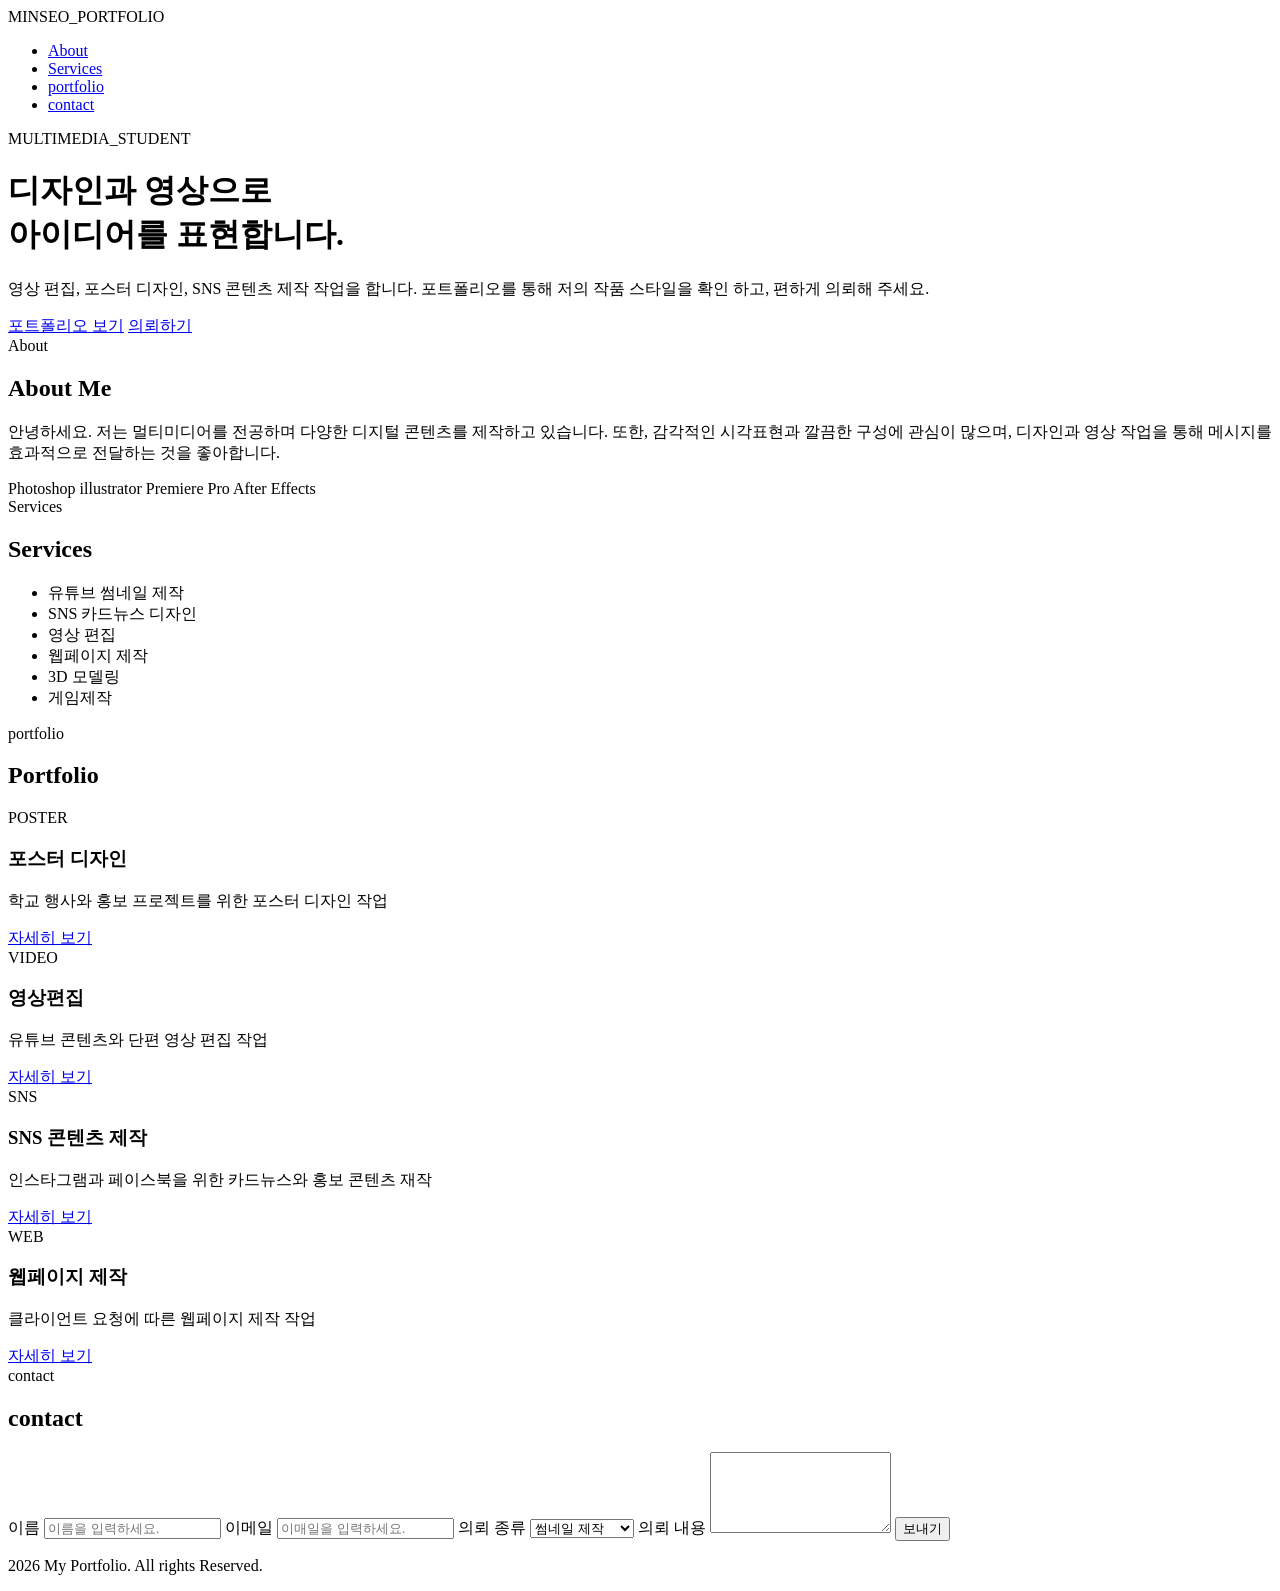
==== index.html @ c22e233c "Add files via upload" ====
<!DOCTYPE html>
<html lang='en'>
<head>
    <meta charset='utf-8'>
    <meta name='viewport' content='width=device-width, initial-scale=1'>
    <title>Minseo_Portfolio</title>
</head>
<body>
    <nav>
    <div>MINSEO_PORTFOLIO</div>
    <ul>
        <li><a href="#">About</a></li>
        <li><a href="#">Services</a></li>
        <li><a href="#">portfolio</a></li>
        <li><a href="#">contact</a></li>
    </ul>
    </nav>
    
    <header>
    <div>
        <p>MULTIMEDIA_STUDENT</p>
        <h1>디자인과 영상으로<br> 아이디어를 표현합니다.</h1>
        <p>영상 편집, 포스터 디자인, SNS 콘텐츠 제작 작업을 합니다. 포트폴리오를 통해 저의 작품 스타일을 확인 하고, 편하게 의뢰해 주세요.</p>

        <div>
            <a href="#">포트폴리오 보기</a>
            <a href="#">의뢰하기</a>
        </div>
    </div>
    </header>

    <section id="About">About
      <h2>About Me</h2>
      <p>안녕하세요. 저는 멀티미디어를 전공하며 다양한 디지털 콘텐츠를 제작하고 있습니다. 
        또한, 감각적인 시각표현과 깔끔한 구성에 관심이 많으며, 
        디자인과 영상 작업을 통해 메시지를 효과적으로 전달하는 것을 좋아합니다.</p>
      
    <div>
        <span>Photoshop</span>
        <span>illustrator</span>
        <span>Premiere Pro</span>
        <span>After Effects</span>
    </div>
    </section>

    <section id="Services">Services
        <h2>Services</h2>
        <ul>
            <li>유튜브 썸네일 제작</li>
            <li>SNS 카드뉴스 디자인</li>
            <li>영상 편집</li>
            <li>웹페이지 제작</li>
            <li>3D 모델링</li>
            <li>게임제작</li>
        </ul>
    </section>

    <section id="portfolio">portfolio
        <h2>Portfolio</h2>

        <div class="portfolio-grid">
            <div class="card">
                 <div>POSTER<div>
                 <h3>포스터 디자인</h3>
                 <p>학교 행사와 홍보 프로젝트를 위한 포스터 디자인 작업</p>
                 <a href="#">자세히 보기</a>
            </div>

            <div class="card">
                <div>VIDEO<div>
                 <h3>영상편집</h3>
                 <p>유튜브 콘텐츠와 단편 영상 편집 작업</p>
                 <a href="#">자세히 보기</a>
            </div>

            <div class="card">
                <div>SNS<div>
                 <h3>SNS 콘텐츠 제작</h3>
                 <p>인스타그램과 페이스북을 위한 카드뉴스와 홍보 콘텐츠 재작</p>
                 <a href="#">자세히 보기</a>
            </div>

            <div class="card">
                <div>WEB<div>
                 <h3>웹페이지 제작</h3>
                 <p>클라이언트 요청에 따른 웹페이지 제작 작업</p>
                 <a href="#">자세히 보기</a>
            </div>
        </div>
    </section>

    <section id="contact">contact
        <h2>contact</h2>
        <form>
            <label for="name">이름</label>
            <input type="text" name="name" placeholder="이름을 입력하세요.">

            <label for="email">이메일</label>
            <input type="email" name="email" placeholder="이매일을 입력하세요.">

            <label for="type">의뢰 종류</label>
            <select name="type">
                <option>썸네일 제작</option>
                <option>포스터 디자인</option>
                <option>영상 편집</option>
                <option>웹페이지 제작</option>
            </select>

            <label>의뢰 내용</label>
            <textarea name="message" placeholder="의뢰할 내용을 입력하세요." rows="5">
            </textarea>

            <input type="submit" value="보내기">
        </form>

    </section>

    <footer>
        <p>2026 My Portfolio. All rights Reserved.</p>
    </footer>

</body>
</html>
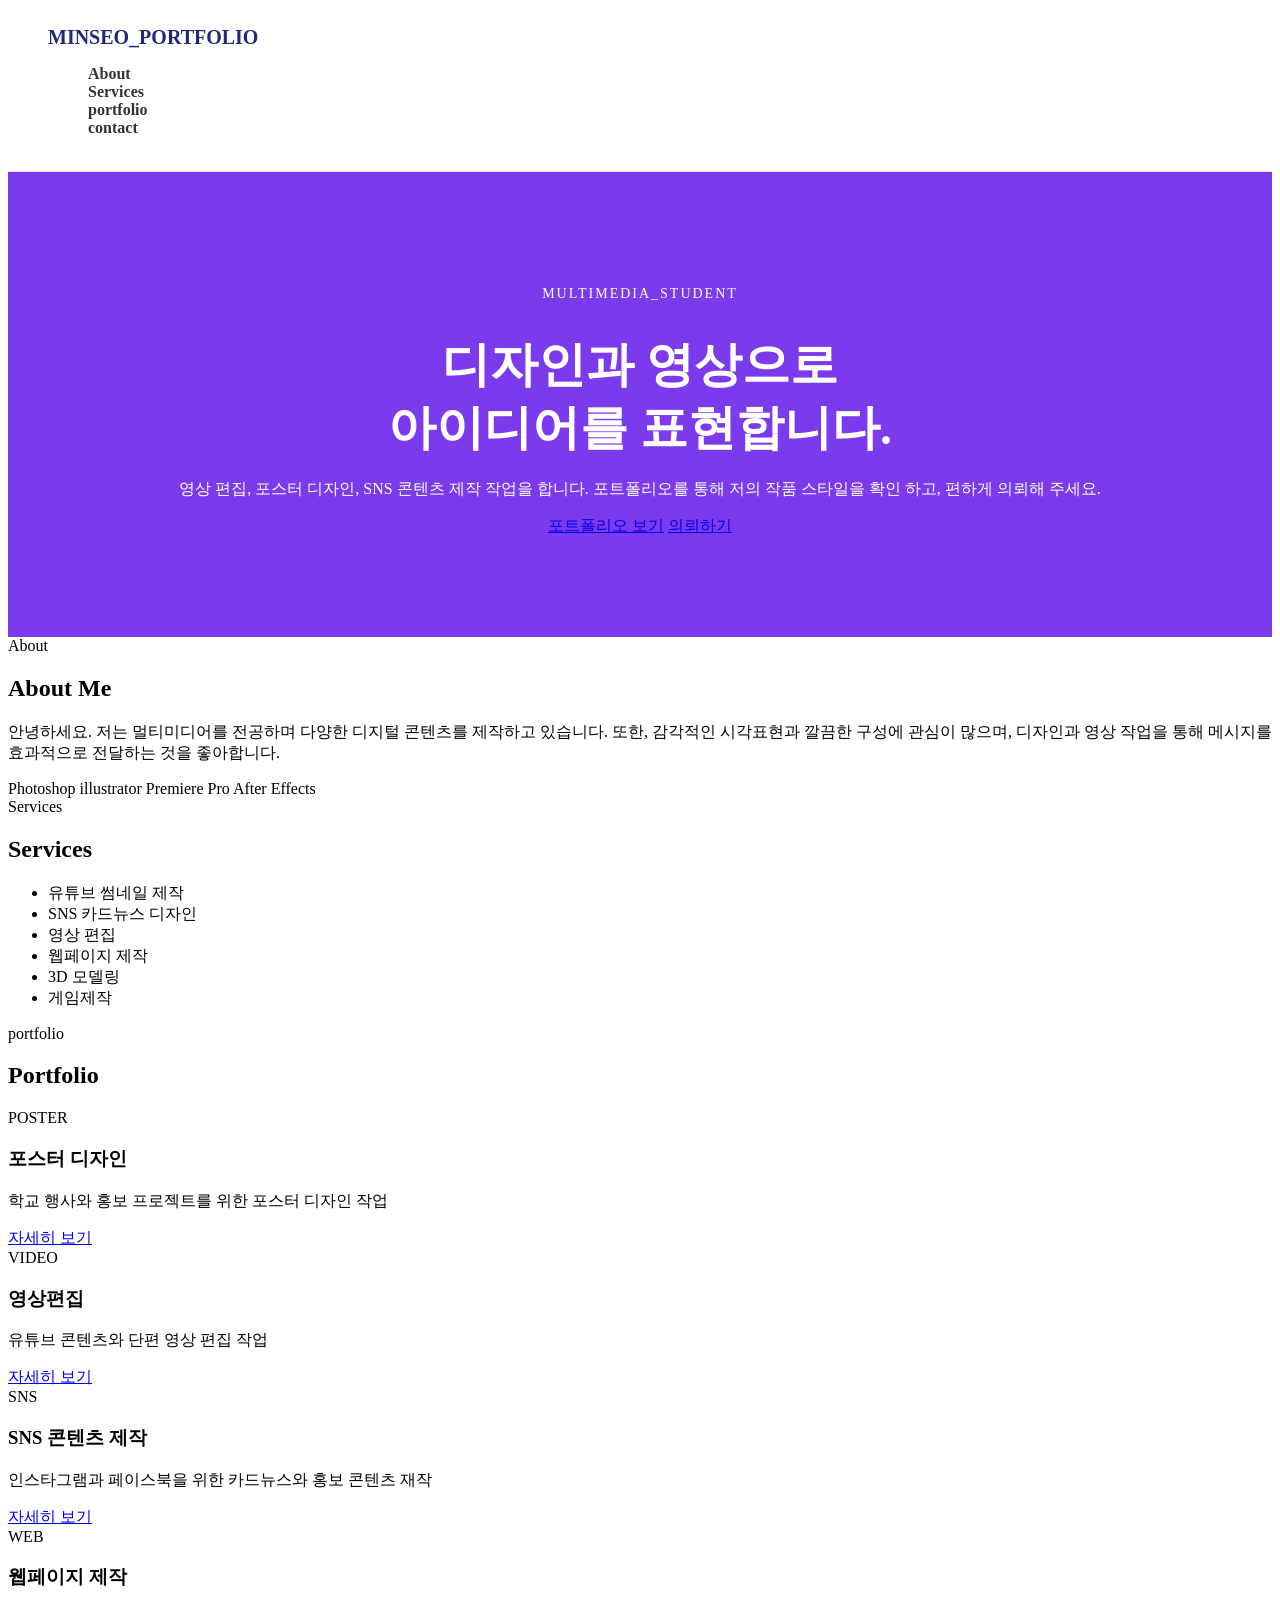
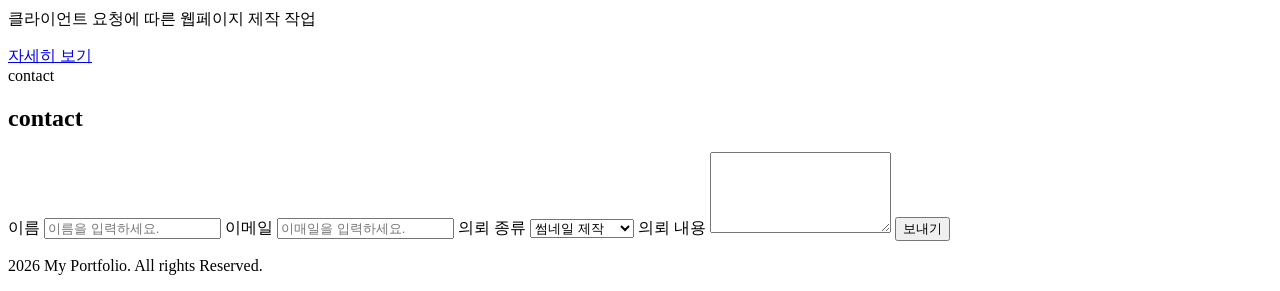
==== commit a95e2781: "Add files via upload" ====
--- a/index.html
+++ b/index.html
@@ -4,10 +4,11 @@
     <meta charset='utf-8'>
     <meta name='viewport' content='width=device-width, initial-scale=1'>
     <title>Minseo_Portfolio</title>
+    <link rel="stylesheet" href="style.css">
 </head>
 <body>
     <nav>
-    <div>MINSEO_PORTFOLIO</div>
+    <div class="logo">MINSEO_PORTFOLIO</div>
     <ul>
         <li><a href="#">About</a></li>
         <li><a href="#">Services</a></li>
@@ -16,13 +17,13 @@
     </ul>
     </nav>
     
-    <header>
-    <div>
-        <p>MULTIMEDIA_STUDENT</p>
+    <header class="hero">
+    <div class="hero-text">
+        <p class="small-title">MULTIMEDIA_STUDENT</p>
         <h1>디자인과 영상으로<br> 아이디어를 표현합니다.</h1>
-        <p>영상 편집, 포스터 디자인, SNS 콘텐츠 제작 작업을 합니다. 포트폴리오를 통해 저의 작품 스타일을 확인 하고, 편하게 의뢰해 주세요.</p>
+        <p class="hero_description">영상 편집, 포스터 디자인, SNS 콘텐츠 제작 작업을 합니다. 포트폴리오를 통해 저의 작품 스타일을 확인 하고, 편하게 의뢰해 주세요.</p>
 
-        <div>
+        <div class="hero-buttons">
             <a href="#">포트폴리오 보기</a>
             <a href="#">의뢰하기</a>
         </div>
--- a/style.css
+++ b/style.css
@@ -0,0 +1,49 @@
+nav {
+    background-color: #ffff;
+    border-bottom:1px solid #e5e7eb;
+    padding: 18px 40px;
+}
+
+nav ul {
+    list-style: none;
+}
+
+nav ul li a {
+    text-decoration: none;
+    color:#333;
+    font-weight: bold;
+}
+
+nav ul li a:hover{
+    color: #7c3aed;
+}
+
+.logo {
+    font-size: 20px;
+    font-weight: bold;
+    color: #1e2a78;
+}
+
+.hero {
+    background-color:#7c3aed ;
+    color: white;
+    padding: 100px 20px;
+    text-align: center;
+}
+
+.small-title{
+    font-size: 14px;
+    letter-spacing: 2px; margin-bottom: 15px;
+}
+
+.hero h1 {
+    font-size: 48px;
+    margin-bottom: 20px;
+    line-height: 1.3;
+}
+
+.hero-description {
+    font-size: 14px;
+    width: 650px;
+    margin: 0 auto 30px auto;
+}
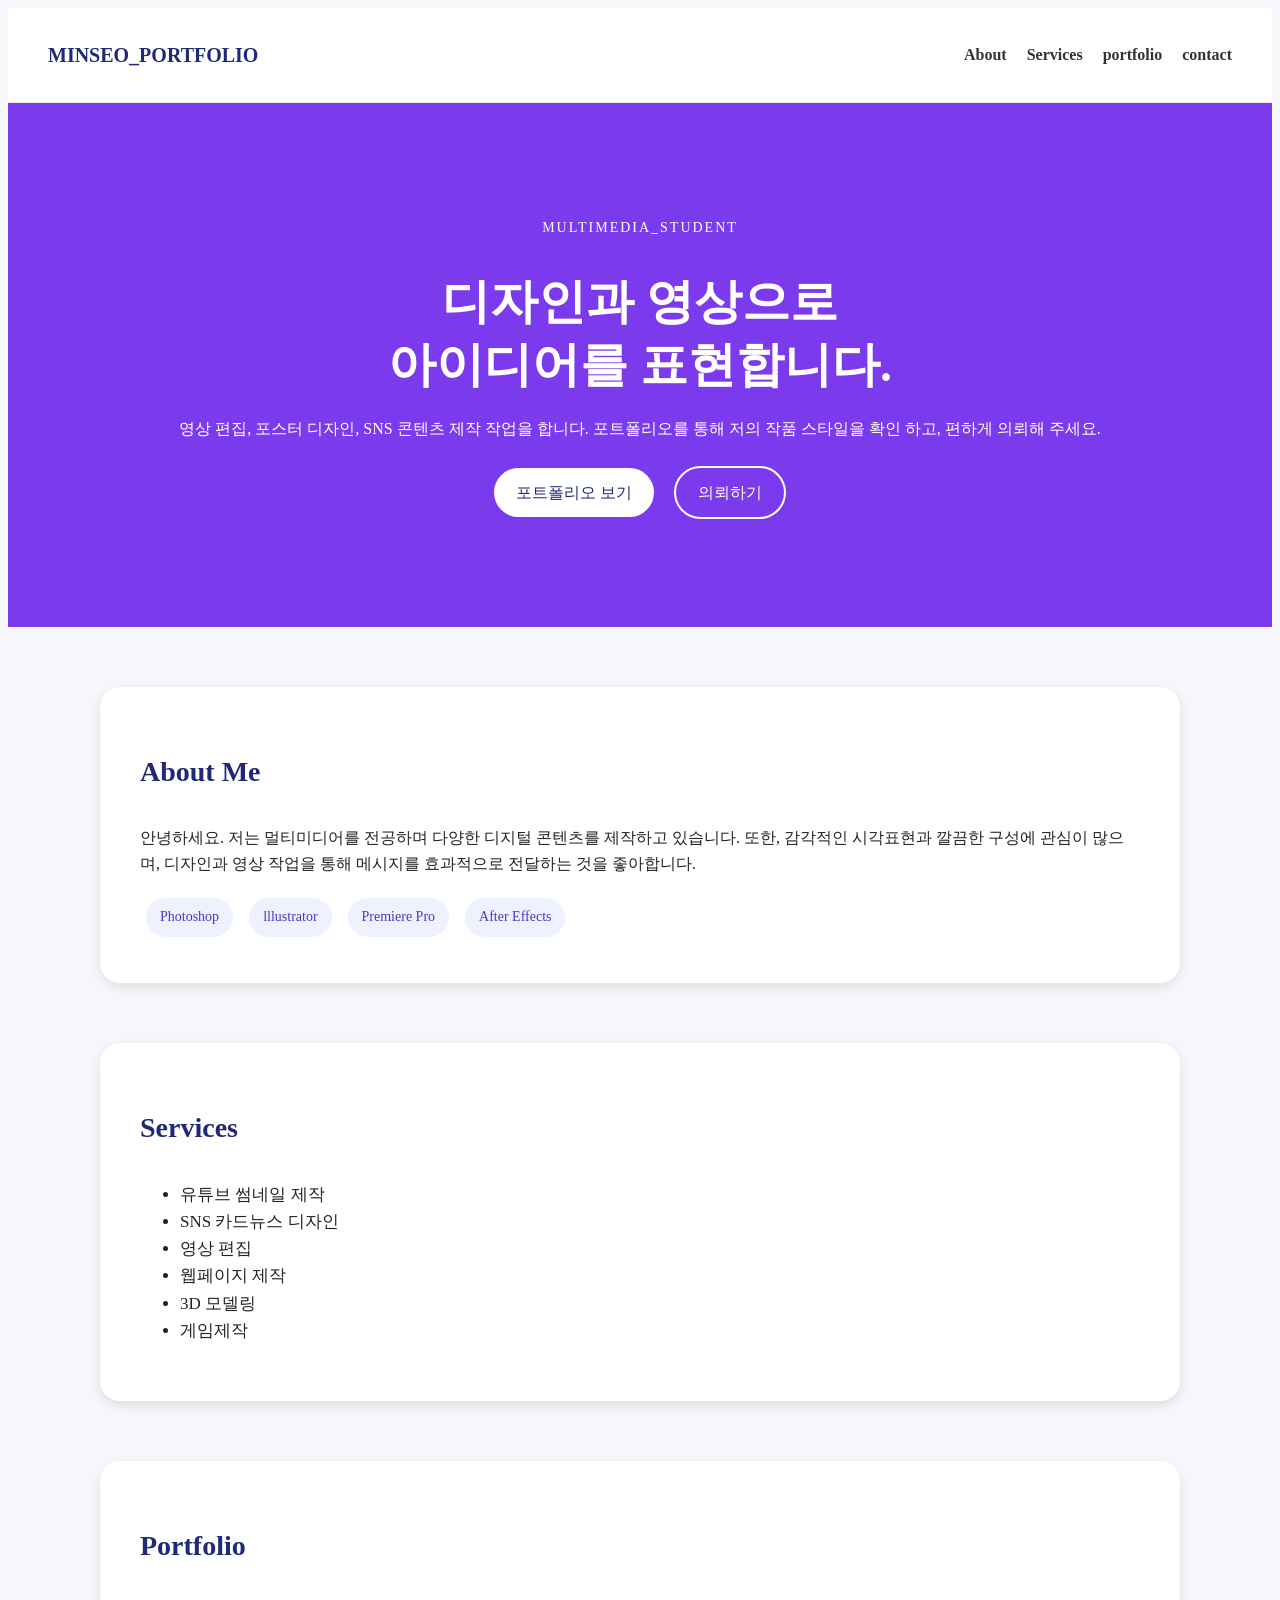
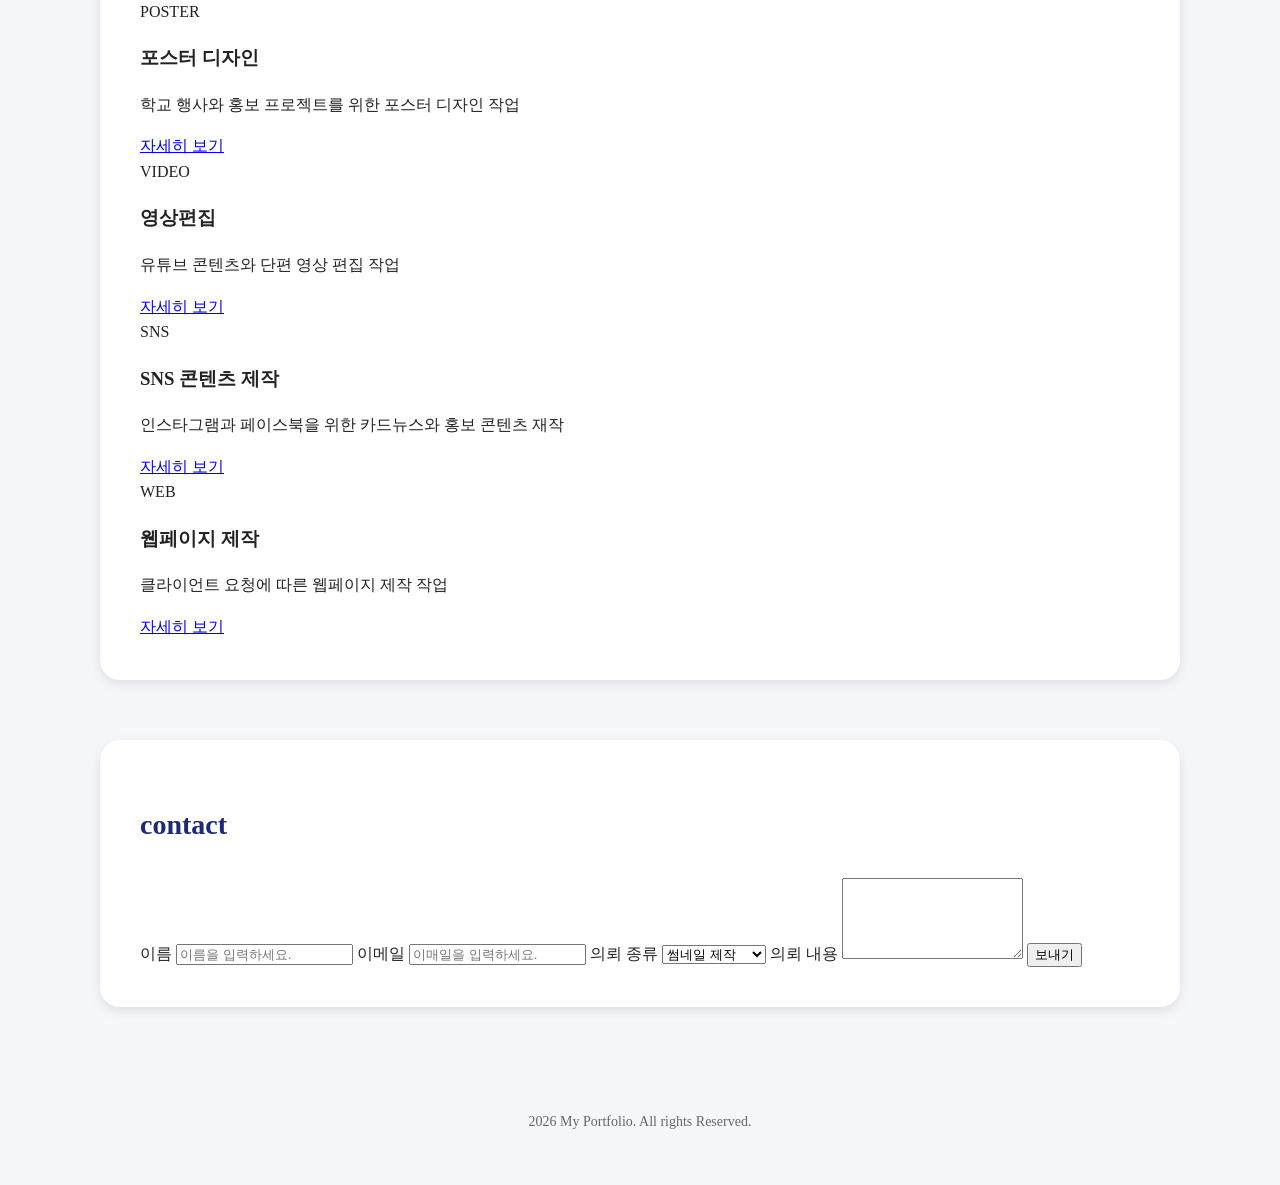
==== commit 1335f26d: "Add files via upload" ====
--- a/index.html
+++ b/index.html
@@ -10,10 +10,10 @@
     <nav>
     <div class="logo">MINSEO_PORTFOLIO</div>
     <ul>
-        <li><a href="#">About</a></li>
-        <li><a href="#">Services</a></li>
-        <li><a href="#">portfolio</a></li>
-        <li><a href="#">contact</a></li>
+        <li><a href="#About">About</a></li>
+        <li><a href="#Services">Services</a></li>
+        <li><a href="#portfolio">portfolio</a></li>
+        <li><a href="#contact">contact</a></li>
     </ul>
     </nav>
     
@@ -24,27 +24,27 @@
         <p class="hero_description">영상 편집, 포스터 디자인, SNS 콘텐츠 제작 작업을 합니다. 포트폴리오를 통해 저의 작품 스타일을 확인 하고, 편하게 의뢰해 주세요.</p>
 
         <div class="hero-buttons">
-            <a href="#">포트폴리오 보기</a>
-            <a href="#">의뢰하기</a>
+            <a href="#" class="btn first">포트폴리오 보기</a>
+            <a href="#" class="btn second">의뢰하기</a>
         </div>
     </div>
     </header>
 
-    <section id="About">About
+    <section id="About">
       <h2>About Me</h2>
       <p>안녕하세요. 저는 멀티미디어를 전공하며 다양한 디지털 콘텐츠를 제작하고 있습니다. 
         또한, 감각적인 시각표현과 깔끔한 구성에 관심이 많으며, 
         디자인과 영상 작업을 통해 메시지를 효과적으로 전달하는 것을 좋아합니다.</p>
       
-    <div>
+    <div class="skills">
         <span>Photoshop</span>
-        <span>illustrator</span>
+        <span>lllustrator</span>
         <span>Premiere Pro</span>
         <span>After Effects</span>
     </div>
     </section>
 
-    <section id="Services">Services
+    <section id="Services">
         <h2>Services</h2>
         <ul>
             <li>유튜브 썸네일 제작</li>
@@ -56,7 +56,7 @@
         </ul>
     </section>
 
-    <section id="portfolio">portfolio
+    <section id="portfolio">
         <h2>Portfolio</h2>
 
         <div class="portfolio-grid">
@@ -90,7 +90,7 @@
         </div>
     </section>
 
-    <section id="contact">contact
+    <section id="contact">
         <h2>contact</h2>
         <form>
             <label for="name">이름</label>
--- a/style.css
+++ b/style.css
@@ -2,10 +2,15 @@
     background-color: #ffff;
     border-bottom:1px solid #e5e7eb;
     padding: 18px 40px;
+    display: flex;
+    justify-content: space-between;
+    align-items: center;
 }
 
 nav ul {
     list-style: none;
+    display: flex;
+    gap: 20px;
 }
 
 nav ul li a {
@@ -46,4 +51,73 @@
     font-size: 14px;
     width: 650px;
     margin: 0 auto 30px auto;
+}
+
+.btn {
+    display: inline-block;
+    padding: 12px 22px;
+    border-radius: 30px;
+    text-decoration: none;
+    margin: 8px;
+}
+
+.first {
+    background-color: white;
+    color: #1e2a78;
+}
+
+.first:hover{
+    background-color: #f3f4f6;
+}
+
+.second{
+    border: 2px solid white;
+    color: white;
+}
+
+.second:hover{
+    background-color: white;
+    color: #1e2a78;
+}
+
+body{
+    background-color: #f5f7fb;
+    color:#222;
+    line-height: 1.6;
+}
+
+section{
+    background-color: white;
+    width: 1000px;
+    margin: 60px auto;
+    padding: 40px;
+    border-radius: 20px;
+    box-shadow: rgba(0, 0, 0, 0.1) 0px 4px 12px;
+}
+
+section h2{
+    font-size: 28px;
+    margin-bottom: 30px;
+    color:#1e2a78
+}
+
+.skills span{
+    display: inline-block;
+    background-color: #eef2ff;
+    padding: 8px 14px;
+    border-radius: 20px;
+    margin: 6px;
+    font-size: 14px;
+    color:#4338ca;
+}
+
+#Services ul{
+    font-size: 17px;
+}
+
+footer{
+    text-align: center;
+    padding: 30px 20px;
+    color: #666;
+    font-size: 14px;
 }
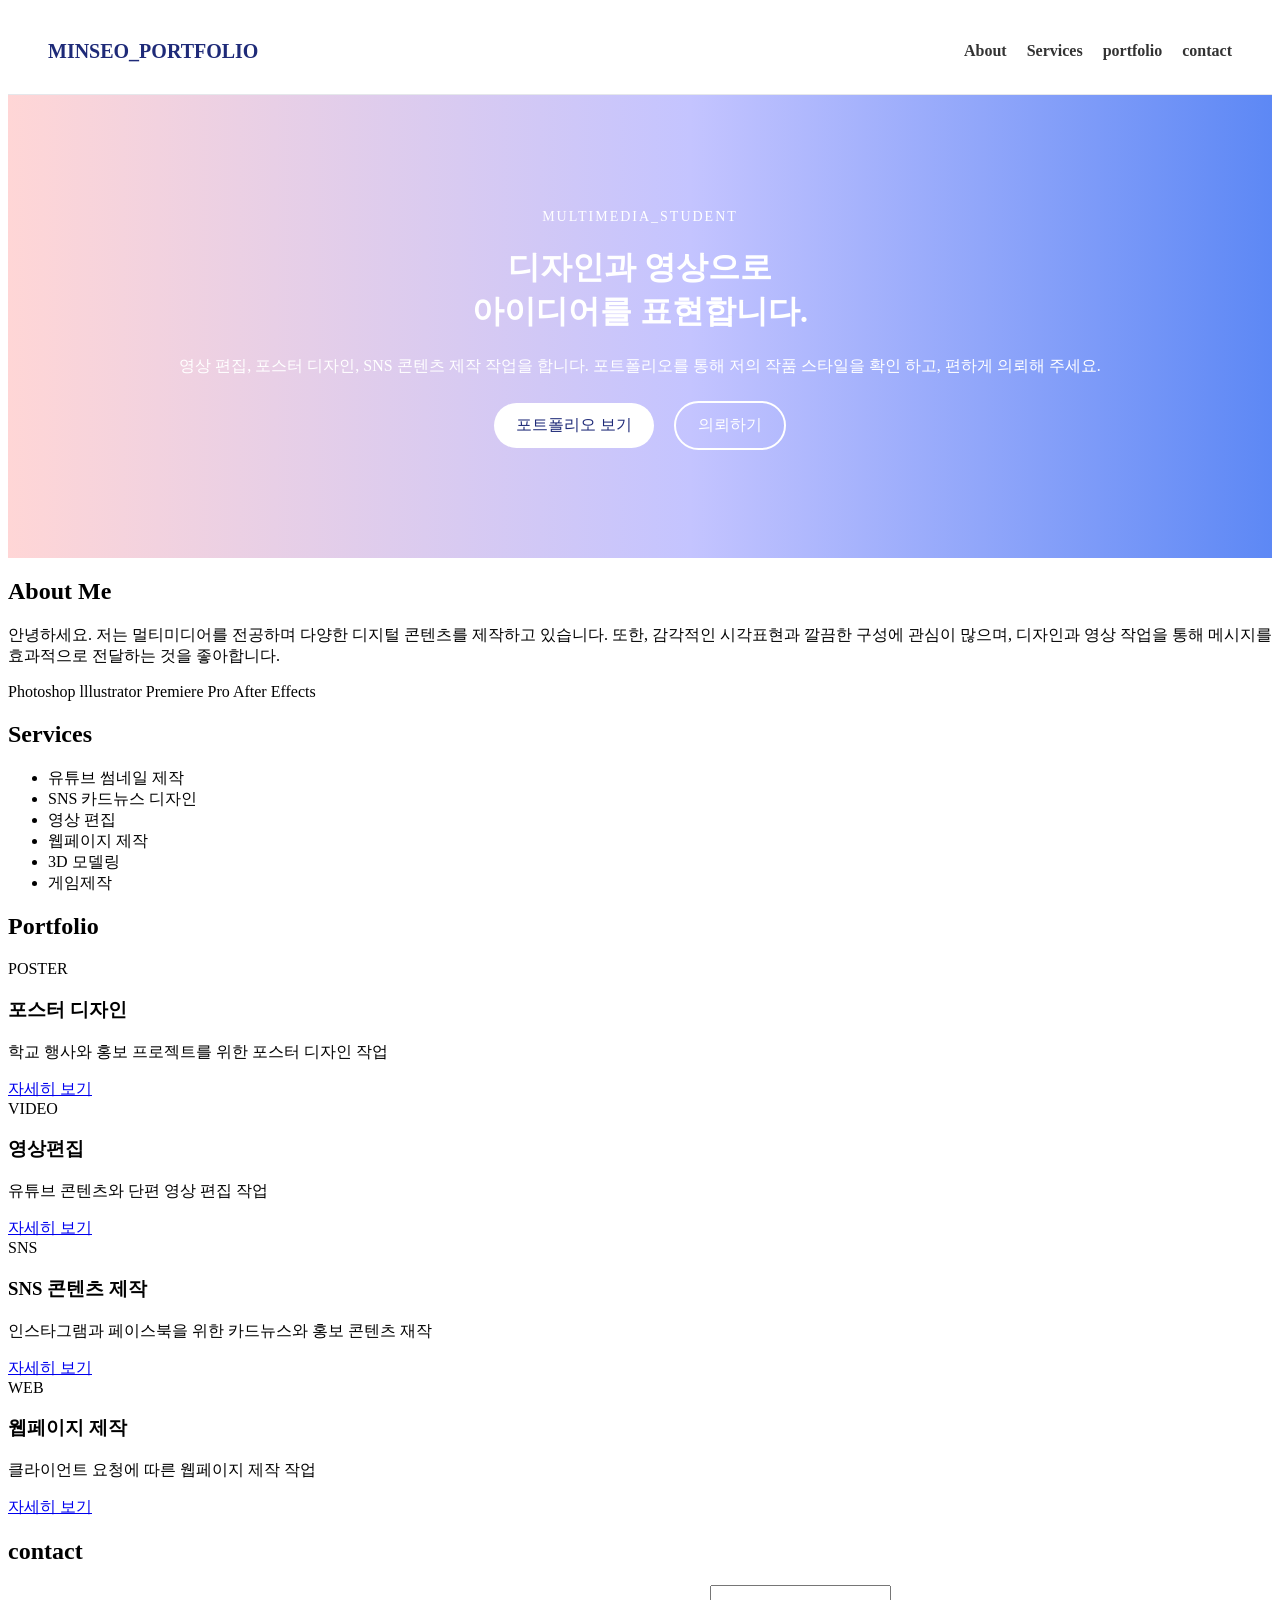
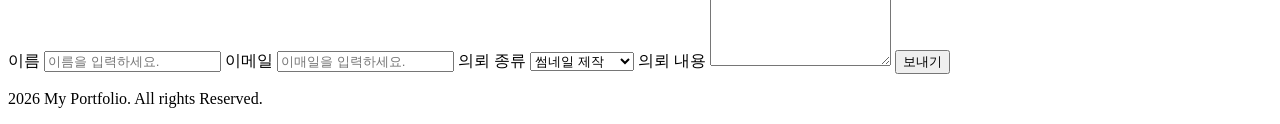
==== commit dafeabd3: "Add files via upload" ====
--- a/index.html
+++ b/index.html
@@ -61,28 +61,28 @@
 
         <div class="portfolio-grid">
             <div class="card">
-                 <div>POSTER<div>
+                 <div class="card-image">POSTER</div>
                  <h3>포스터 디자인</h3>
                  <p>학교 행사와 홍보 프로젝트를 위한 포스터 디자인 작업</p>
                  <a href="#">자세히 보기</a>
             </div>
 
             <div class="card">
-                <div>VIDEO<div>
+                <div class="card-image">VIDEO</div>
                  <h3>영상편집</h3>
                  <p>유튜브 콘텐츠와 단편 영상 편집 작업</p>
                  <a href="#">자세히 보기</a>
             </div>
 
             <div class="card">
-                <div>SNS<div>
+                <div class="card-image">SNS</div>
                  <h3>SNS 콘텐츠 제작</h3>
                  <p>인스타그램과 페이스북을 위한 카드뉴스와 홍보 콘텐츠 재작</p>
                  <a href="#">자세히 보기</a>
             </div>
 
             <div class="card">
-                <div>WEB<div>
+                <div class="card-image">WEB</div>
                  <h3>웹페이지 제작</h3>
                  <p>클라이언트 요청에 따른 웹페이지 제작 작업</p>
                  <a href="#">자세히 보기</a>
@@ -92,7 +92,7 @@
 
     <section id="contact">
         <h2>contact</h2>
-        <form>
+        <form class="contact-from">
             <label for="name">이름</label>
             <input type="text" name="name" placeholder="이름을 입력하세요.">
 
--- a/style.css
+++ b/style.css
@@ -34,7 +34,8 @@
     color: white;
     padding: 100px 20px;
     text-align: center;
-}
+    background: #ffd6d6;
+background: linear-gradient(90deg, rgba(255, 214, 214, 1) 0%, rgba(196, 196, 255, 1) 54%, rgba(93, 136, 245, 1) 100%);
 
 .small-title{
     font-size: 14px;
@@ -120,4 +121,77 @@
     padding: 30px 20px;
     color: #666;
     font-size: 14px;
+}
+
+.card{
+    width: 230px;
+    border: 1px solid #ececec;
+    border-radius: 18px;
+    padding: 20px;
+}
+
+.card h3{
+    color: #222;
+    margin-bottom: 15px;
+}
+
+.card p{
+    color: #555;
+    margin-bottom: 12px;
+}
+
+.card a{
+    color: #7c3aed;
+    text-decoration: none;
+    font-weight: bold;
+}
+
+.card a:hover{
+    text-decoration: underline;
+}
+
+.card-image{
+    height: 140px;
+    background-color: rgb(218, 195, 240);
+    border-radius: 14px;
+    font-size: 22px;
+    font-weight: bold;
+    color: #1e2a78;
+    display:flex;
+    justify-content: center;
+    align-items: center;
+    margin-bottom: 18px;
+}
+
+.portfolio-grid {
+    display: flex;
+    gap: 20px;
+    flex-wrap: wrap;
+}
+
+.contact-from label{
+    display: block;
+    margin-top: 16px;
+    margin-bottom: 8px;
+    color: #333;
+    font-weight: bold;
+}
+
+.contact-from input,
+.contact-from select,
+.contact-from textarea {
+    width: 100%;
+    padding: 14px;
+    border: 1px solid #d1d5db;
+    border-radius: 12px;
+    font-size: 15px;
+
+}
+
+.contact-from input[type="submit"] {
+    margin-top: 20px;
+    background-color: #1e2a78;
+    color: white;
+    width: 200px;
+    font-size: 16px;
 }
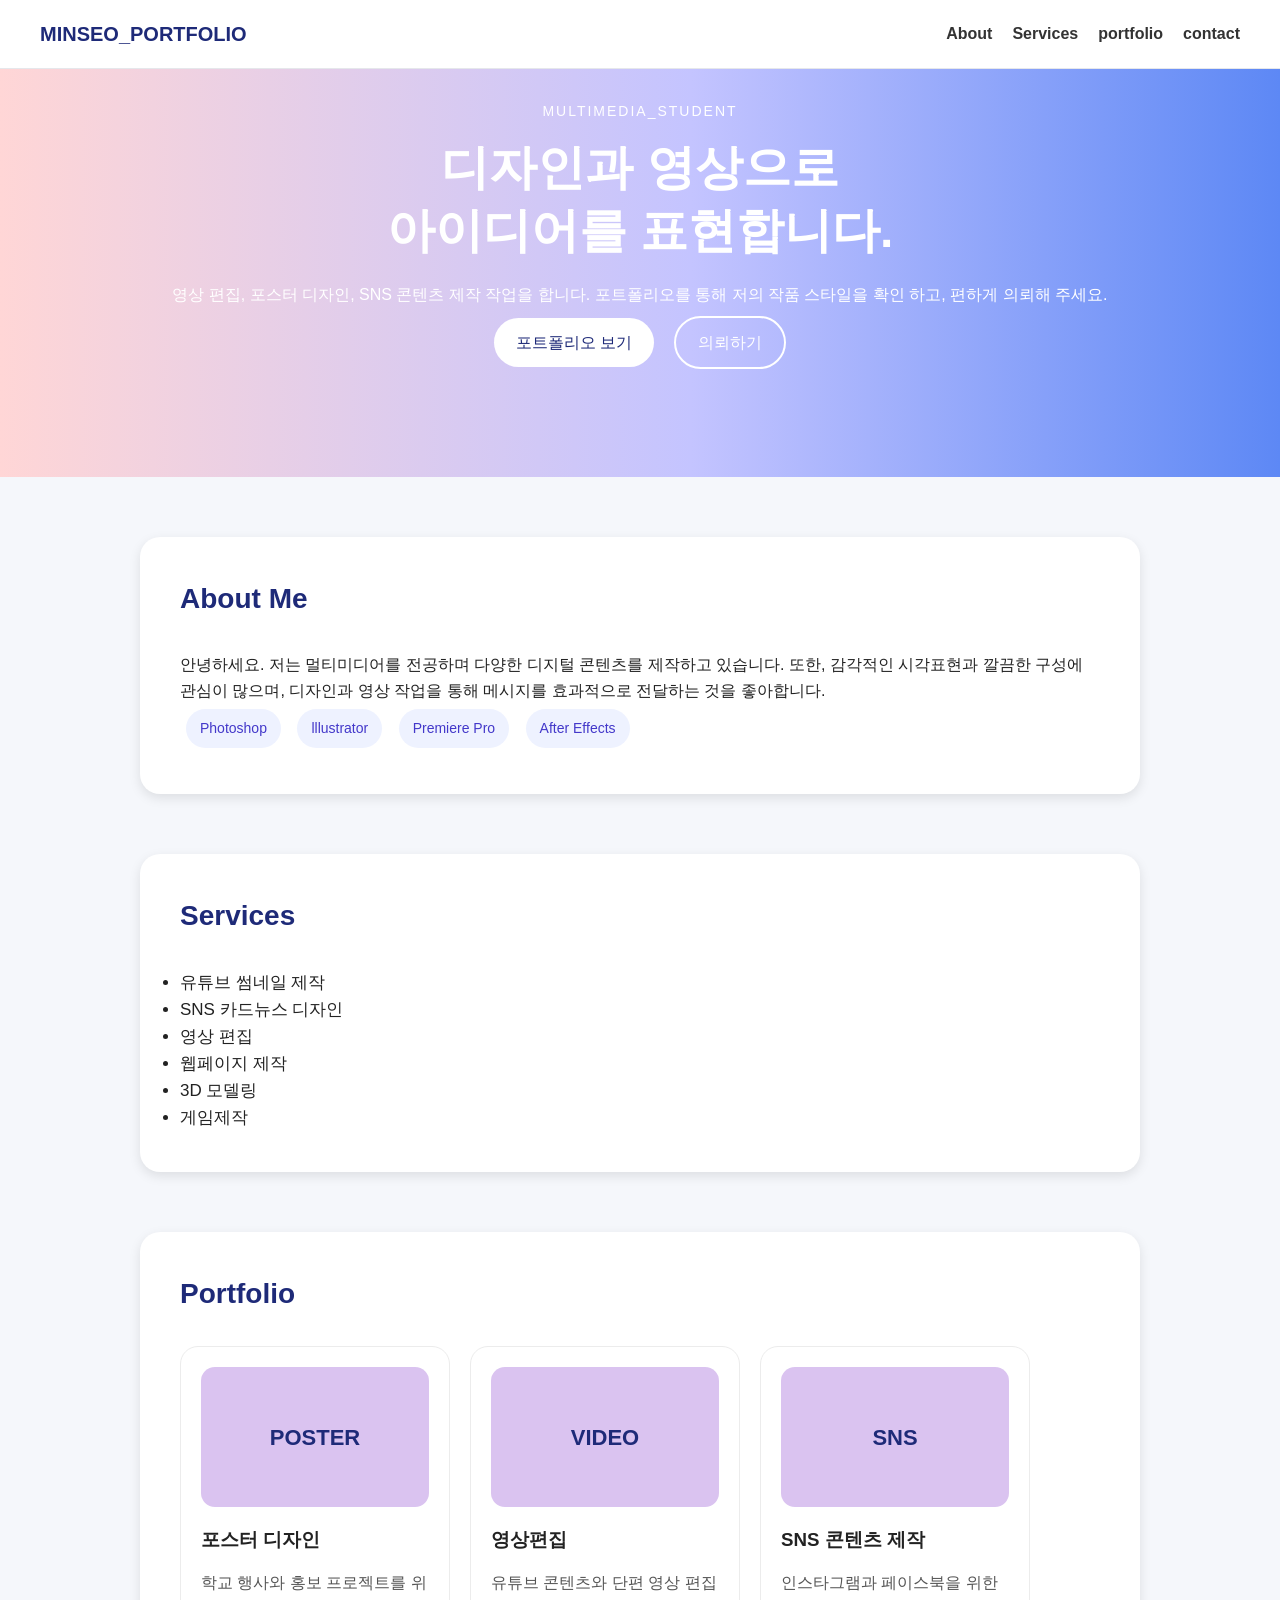
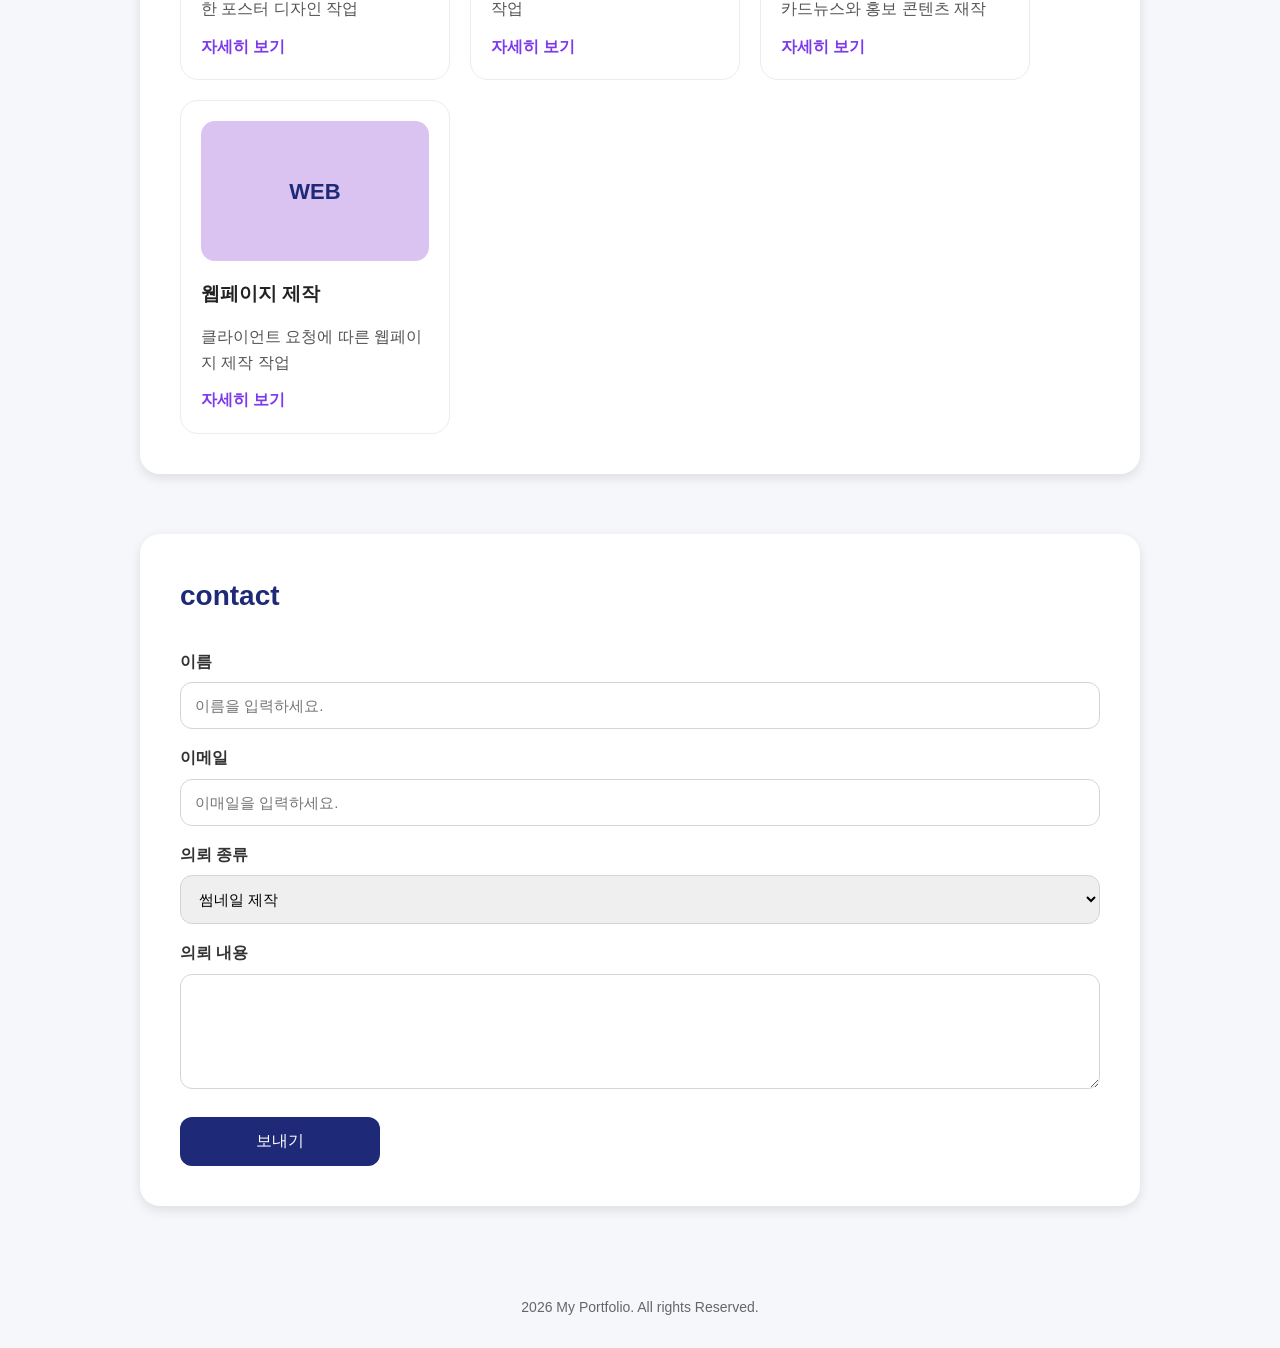
==== commit 17798347: "Add files via upload" ====
--- a/index.html
+++ b/index.html
@@ -64,28 +64,28 @@
                  <div class="card-image">POSTER</div>
                  <h3>포스터 디자인</h3>
                  <p>학교 행사와 홍보 프로젝트를 위한 포스터 디자인 작업</p>
-                 <a href="#">자세히 보기</a>
+                 <a href="poster.html" target="_blank">자세히 보기</a>
             </div>
 
             <div class="card">
                 <div class="card-image">VIDEO</div>
                  <h3>영상편집</h3>
                  <p>유튜브 콘텐츠와 단편 영상 편집 작업</p>
-                 <a href="#">자세히 보기</a>
+                 <a href="video.html" target="_blank">자세히 보기</a>
             </div>
 
             <div class="card">
                 <div class="card-image">SNS</div>
                  <h3>SNS 콘텐츠 제작</h3>
                  <p>인스타그램과 페이스북을 위한 카드뉴스와 홍보 콘텐츠 재작</p>
-                 <a href="#">자세히 보기</a>
+                 <a href="sns.html" target="_blank">자세히 보기</a>
             </div>
 
             <div class="card">
                 <div class="card-image">WEB</div>
                  <h3>웹페이지 제작</h3>
                  <p>클라이언트 요청에 따른 웹페이지 제작 작업</p>
-                 <a href="#">자세히 보기</a>
+                 <a href="web.html" target="_blank">자세히 보기</a>
             </div>
         </div>
     </section>
--- a/style.css
+++ b/style.css
@@ -1,3 +1,16 @@
+* {
+    box-sizing: border-box;
+    margin: 0;
+    padding: 0;
+    font-family: Arial, sans-serif;
+}
+
+body{
+    background-color: #f5f7fb;
+    color:#222;
+    line-height: 1.6;
+}
+
 nav {
     background-color: #ffff;
     border-bottom:1px solid #e5e7eb;
@@ -5,6 +18,11 @@
     display: flex;
     justify-content: space-between;
     align-items: center;
+    position: fixed;
+    width: 100%;
+    top: 0;
+    left: 0;
+    z-index: 1000;
 }
 
 nav ul {
@@ -35,7 +53,10 @@
     padding: 100px 20px;
     text-align: center;
     background: #ffd6d6;
-background: linear-gradient(90deg, rgba(255, 214, 214, 1) 0%, rgba(196, 196, 255, 1) 54%, rgba(93, 136, 245, 1) 100%);
+background: linear-gradient(90deg, rgba(255, 214, 214, 1) 0%,
+ rgba(196, 196, 255, 1) 54%, rgba(93, 136, 245, 1) 100%);
+ animation: fadeUp 2s ease;
+}
 
 .small-title{
     font-size: 14px;
@@ -81,11 +102,7 @@
     color: #1e2a78;
 }
 
-body{
-    background-color: #f5f7fb;
-    color:#222;
-    line-height: 1.6;
-}
+
 
 section{
     background-color: white;
@@ -124,10 +141,16 @@
 }
 
 .card{
-    width: 230px;
+    width: 270px;
     border: 1px solid #ececec;
     border-radius: 18px;
     padding: 20px;
+    transition: box-shadow 0.3s, transform 0.3s;
+}
+
+.card:hover {
+    transform: translate(0, -8px);
+    box-shadow: rgba(0, 0, 0, 0.1) 0px 4px 12px;
 }
 
 .card h3{
@@ -194,4 +217,25 @@
     color: white;
     width: 200px;
     font-size: 16px;
+    border: none;
+    padding: 14px 24px;
+    transition: background-color 0.3s, transform 0.3s;
+}
+
+.contact-from input[type="submit"]:hover {
+    background-color: #7c3aed;
+    transform: translate(0,-4px);
+}
+
+@keyframes fadeUp {
+    from{
+        opacity: 0;
+        transform: translate(0, 25px);
+
+    }
+    to{
+        opacity: 1;
+        transform: translate(0, 0);
+
+    }
 }
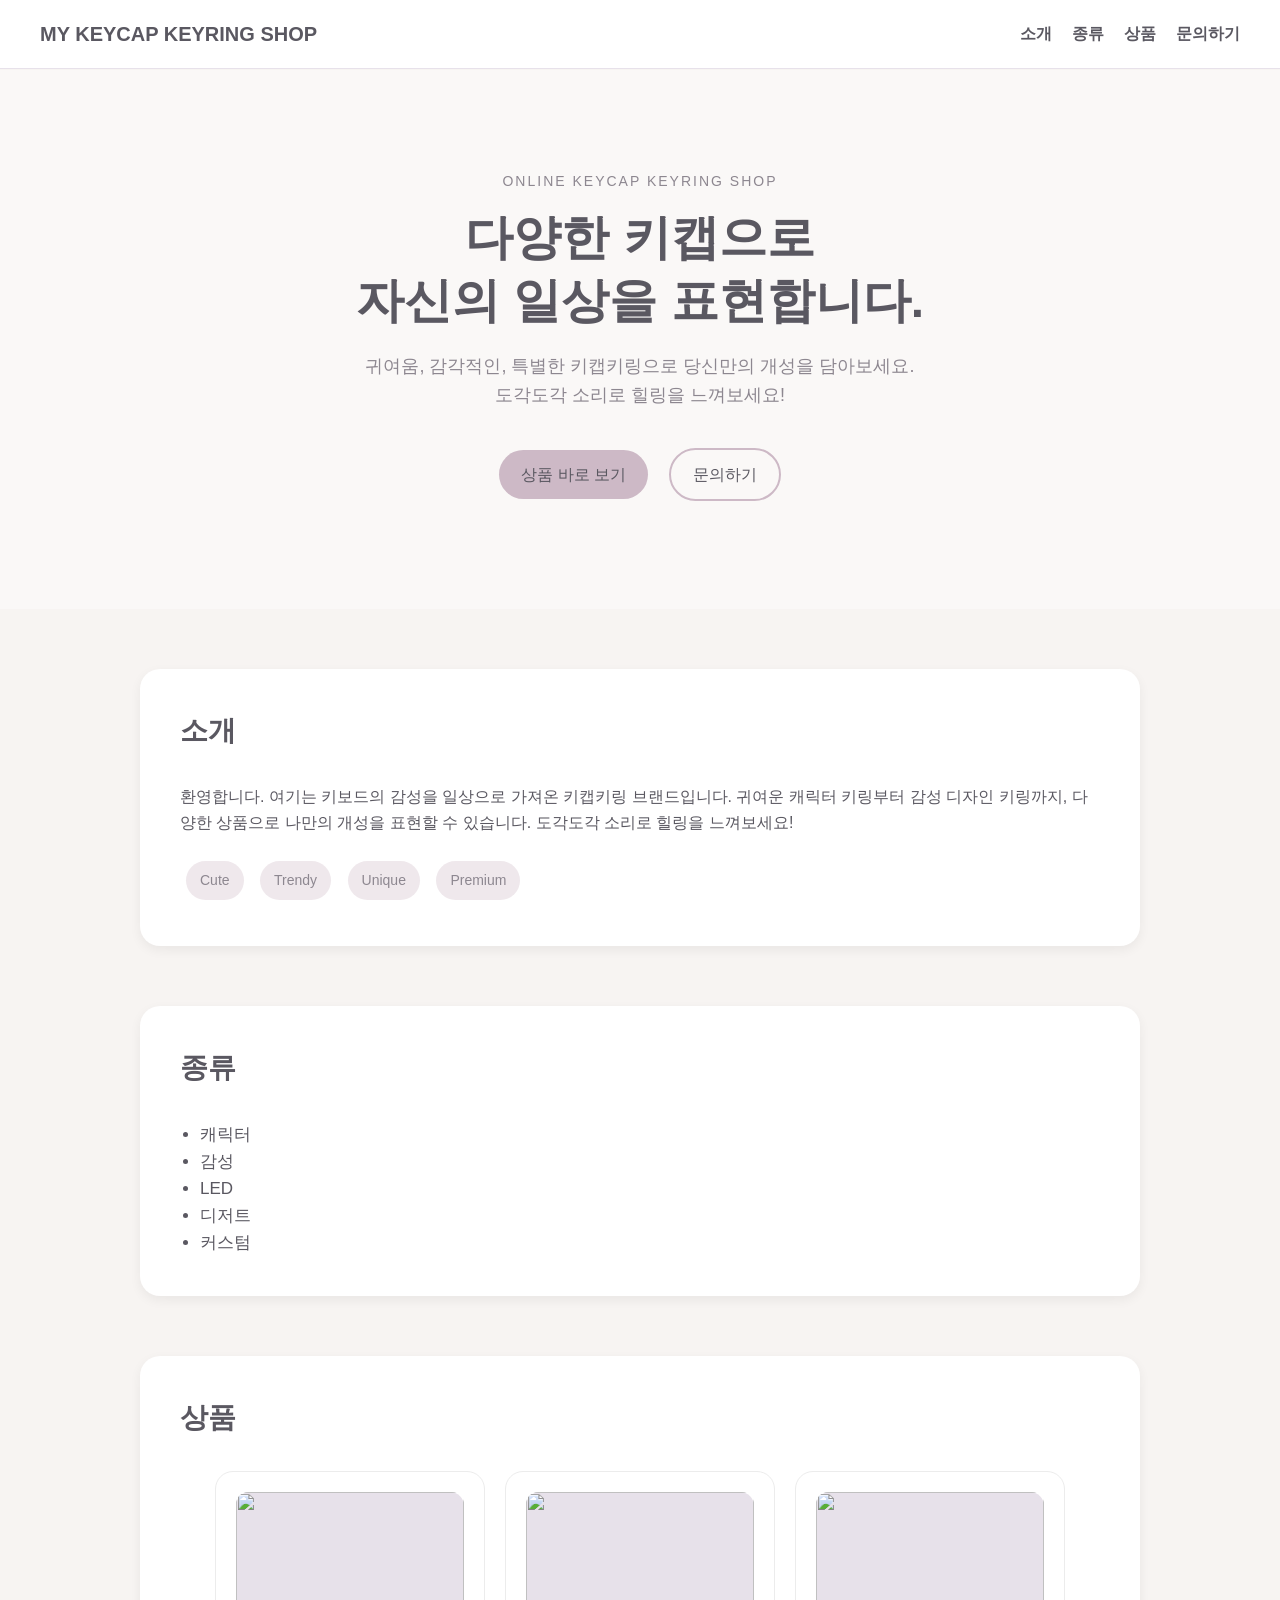
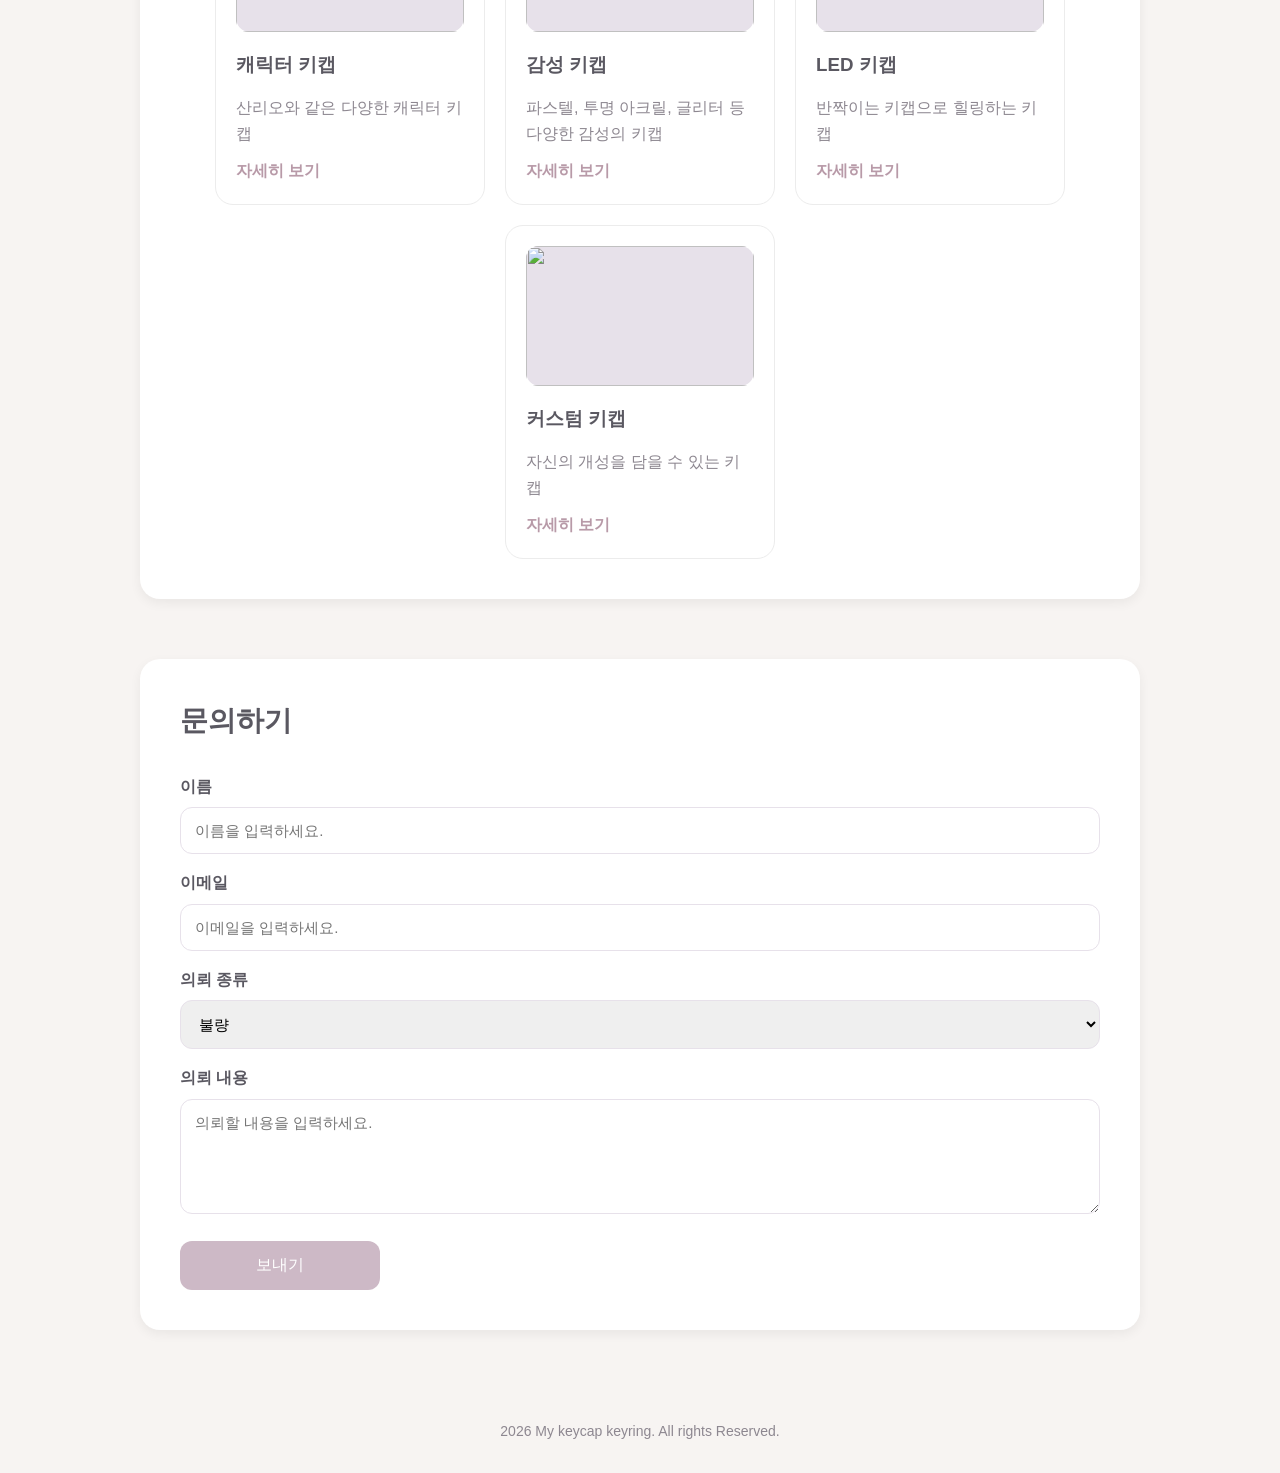
==== commit eb0c5cfa: "Add files via upload" ====
--- a/index.html
+++ b/index.html
@@ -1,124 +1,160 @@
-<!DOCTYPE html>
-<html lang='en'>
-<head>
-    <meta charset='utf-8'>
-    <meta name='viewport' content='width=device-width, initial-scale=1'>
-    <title>Minseo_Portfolio</title>
-    <link rel="stylesheet" href="style.css">
-</head>
-<body>
-    <nav>
-    <div class="logo">MINSEO_PORTFOLIO</div>
-    <ul>
-        <li><a href="#About">About</a></li>
-        <li><a href="#Services">Services</a></li>
-        <li><a href="#portfolio">portfolio</a></li>
-        <li><a href="#contact">contact</a></li>
-    </ul>
-    </nav>
-    
-    <header class="hero">
-    <div class="hero-text">
-        <p class="small-title">MULTIMEDIA_STUDENT</p>
-        <h1>디자인과 영상으로<br> 아이디어를 표현합니다.</h1>
-        <p class="hero_description">영상 편집, 포스터 디자인, SNS 콘텐츠 제작 작업을 합니다. 포트폴리오를 통해 저의 작품 스타일을 확인 하고, 편하게 의뢰해 주세요.</p>
-
-        <div class="hero-buttons">
-            <a href="#" class="btn first">포트폴리오 보기</a>
-            <a href="#" class="btn second">의뢰하기</a>
-        </div>
-    </div>
-    </header>
-
-    <section id="About">
-      <h2>About Me</h2>
-      <p>안녕하세요. 저는 멀티미디어를 전공하며 다양한 디지털 콘텐츠를 제작하고 있습니다. 
-        또한, 감각적인 시각표현과 깔끔한 구성에 관심이 많으며, 
-        디자인과 영상 작업을 통해 메시지를 효과적으로 전달하는 것을 좋아합니다.</p>
-      
-    <div class="skills">
-        <span>Photoshop</span>
-        <span>lllustrator</span>
-        <span>Premiere Pro</span>
-        <span>After Effects</span>
-    </div>
-    </section>
-
-    <section id="Services">
-        <h2>Services</h2>
-        <ul>
-            <li>유튜브 썸네일 제작</li>
-            <li>SNS 카드뉴스 디자인</li>
-            <li>영상 편집</li>
-            <li>웹페이지 제작</li>
-            <li>3D 모델링</li>
-            <li>게임제작</li>
-        </ul>
-    </section>
-
-    <section id="portfolio">
-        <h2>Portfolio</h2>
-
-        <div class="portfolio-grid">
-            <div class="card">
-                 <div class="card-image">POSTER</div>
-                 <h3>포스터 디자인</h3>
-                 <p>학교 행사와 홍보 프로젝트를 위한 포스터 디자인 작업</p>
-                 <a href="poster.html" target="_blank">자세히 보기</a>
-            </div>
-
-            <div class="card">
-                <div class="card-image">VIDEO</div>
-                 <h3>영상편집</h3>
-                 <p>유튜브 콘텐츠와 단편 영상 편집 작업</p>
-                 <a href="video.html" target="_blank">자세히 보기</a>
-            </div>
-
-            <div class="card">
-                <div class="card-image">SNS</div>
-                 <h3>SNS 콘텐츠 제작</h3>
-                 <p>인스타그램과 페이스북을 위한 카드뉴스와 홍보 콘텐츠 재작</p>
-                 <a href="sns.html" target="_blank">자세히 보기</a>
-            </div>
-
-            <div class="card">
-                <div class="card-image">WEB</div>
-                 <h3>웹페이지 제작</h3>
-                 <p>클라이언트 요청에 따른 웹페이지 제작 작업</p>
-                 <a href="web.html" target="_blank">자세히 보기</a>
-            </div>
-        </div>
-    </section>
-
-    <section id="contact">
-        <h2>contact</h2>
-        <form class="contact-from">
-            <label for="name">이름</label>
-            <input type="text" name="name" placeholder="이름을 입력하세요.">
-
-            <label for="email">이메일</label>
-            <input type="email" name="email" placeholder="이매일을 입력하세요.">
-
-            <label for="type">의뢰 종류</label>
-            <select name="type">
-                <option>썸네일 제작</option>
-                <option>포스터 디자인</option>
-                <option>영상 편집</option>
-                <option>웹페이지 제작</option>
-            </select>
-
-            <label>의뢰 내용</label>
-            <textarea name="message" placeholder="의뢰할 내용을 입력하세요." rows="5">
-            </textarea>
-
-            <input type="submit" value="보내기">
-        </form>
-
-    </section>
-
-    <footer>
-        <p>2026 My Portfolio. All rights Reserved.</p>
-    </footer>
-
-</body>
-</html>+<!DOCTYPE html>
+<html lang="en">
+<html lang="ko">
+<head>
+    <meta charset="UTF-8">
+    <meta name="viewport" content="width=device-width, initial-scale=1.0">
+    <title>My keycap shop</title>
+    <link rel="stylesheet" href="style.css">
+  <link rel="stylesheet" as="style" crossorigin href="https://cdn.jsdelivr.net/gh/orioncactus/pretendard/dist/web/static/pretendard.css" />
+</head>
+<body>
+
+   <nav>
+        <div class="logo">MY KEYCAP KEYRING SHOP</div>
+     
+     <input type="checkbox" id="menu-toggle">
+    <label for="menu-toggle" class="hamburger">☰</label>
+
+        <ul class="menu">
+            <li><a href="#about">소개</a></li>
+            <li><a href="#service">종류</a></li>
+            <li><a href="#portfolio">상품</a></li>
+            <li><a href="#contact">문의하기</a></li>
+        </ul>
+   </nav>
+
+   <header class="hero">
+
+     <div class="hero-text">
+            <p class="small-title">ONLINE KEYCAP KEYRING SHOP</p>
+
+            <h1>다양한 키캡으로<br> 자신의 일상을 표현합니다.</h1>
+
+            <p class="hero-description">
+                귀여움, 감각적인, 특별한 키캡키링으로
+              당신만의 개성을 담아보세요. <br>도각도각 소리로 힐링을 느껴보세요!
+            </p>
+
+            <div class="hero-buttons">
+                <a href="#portfolio" class="btn first">상품 바로 보기</a>
+                <a href="#contact" class="btn second">문의하기</a>
+            </div>
+        </div>
+     
+   </header>
+
+   <section id="about">
+        <h2>소개</h2>
+
+        <p>
+            환영합니다. 여기는 키보드의 감성을 일상으로 가져온 키캡키링 브랜드입니다. 귀여운 캐릭터 키링부터 감성 디자인 키링까지, 다양한 상품으로 나만의 개성을 표현할 수 있습니다. 도각도각 소리로 힐링을 느껴보세요!
+        </p>
+
+        <div class="skills">
+            <span>Cute</span>
+            <span>Trendy</span>
+            <span>Unique</span>
+            <span>Premium</span>
+        </div>
+   </section>
+
+   <section id="service"> 
+        <h2>종류</h2>
+
+        <ul>
+            <li>캐릭터</li>
+            <li>감성</li>
+            <li>LED</li>
+            <li>디저트</li>
+            <li>커스텀</li>
+        </ul>
+   </section>
+
+   <section id="portfolio"> 
+        <h2>상품</h2>
+
+        <div class="portfolio-grid">
+          
+          
+          
+   <div class="card">
+    <div class="card-image">
+      <img src="https://hm7r1ygyeec8kqkc.public.blob.vercel-storage.com/thumbnails/signal-2026-06-17-172030.jpeg">
+    </div>
+    <h3>캐릭터 키캡</h3>
+    <p>산리오와 같은 다양한 캐릭터 키캡</p>
+    <a href="poster.html" target="_blank">자세히 보기</a>
+    </div>
+
+   <div class="card">
+    <div class="card-image">
+      <img src="https://hm7r1ygyeec8kqkc.public.blob.vercel-storage.com/thumbnails/signal-2026-06-17-174649.jpeg">
+    </div>
+    <h3>감성 키캡</h3>
+    <p>파스텔, 투명 아크릴, 글리터 등 다양한 감성의 키캡</p>
+    <a href="video.html" target="_blank">자세히 보기</a>
+   </div>
+
+  <div class="card">
+  <div class="card-image">
+    <img src="https://hm7r1ygyeec8kqkc.public.blob.vercel-storage.com/thumbnails/signal-2026-06-17-174940.jpeg">
+  </div>
+    <h3>LED 키캡</h3>
+    <p>반짝이는 키캡으로 힐링하는 키캡</p>
+    <a href="sns.html" target="_blank">자세히 보기</a>
+    </div>
+
+   <div class="card">
+   <div class="card-image">
+     <img src="https://hm7r1ygyeec8kqkc.public.blob.vercel-storage.com/thumbnails/signal-2026-06-17-175044.jpeg">
+   </div>
+     <h3>커스텀 키캡</h3>
+     <p>자신의 개성을 담을 수 있는 키캡</p>
+     <a href="web.html" target="_blank">자세히 보기</a>
+            </div>
+        </div>
+   </section>
+
+   <section id="contact"> 
+        <h2>문의하기</h2>
+
+        <form class="contact-form">
+            <label for="name">이름</label>
+            <input type="text" id="name" name="name" placeholder="이름을 입력하세요.">
+
+            <label for="email">이메일</label>
+            <input type="email" id="email" name="email" placeholder="이메일을 입력하세요.">
+
+            <label for="type">의뢰 종류</label>
+            <select id="type" name="type">
+                <option>불량</option>
+                <option>제품 누락</option>
+                <option>배송</option>
+                <option>기타</option>
+            </select> 
+
+            <label for="message">의뢰 내용</label>
+            <textarea id="message" name="message" placeholder="의뢰할 내용을 입력하세요." rows="5"></textarea>
+
+            <input type="submit" value="보내기">
+        </form>
+   </section>
+
+   <footer>
+        <p>2026 My keycap keyring. All rights Reserved.</p>
+   </footer>
+
+</body>
+</html>
+
+
+<head>
+  <meta charset="UTF-8">
+  <meta name="viewport" content="width=device-width, initial-scale=1.0">
+  <title>Document</title>
+</head>
+<body>
+  
+</body>
+</html>
--- a/style.css
+++ b/style.css
@@ -1,241 +1,397 @@
-* {
-    box-sizing: border-box;
-    margin: 0;
-    padding: 0;
-    font-family: Arial, sans-serif;
-}
-
-body{
-    background-color: #f5f7fb;
-    color:#222;
-    line-height: 1.6;
-}
-
-nav {
-    background-color: #ffff;
-    border-bottom:1px solid #e5e7eb;
-    padding: 18px 40px;
-    display: flex;
-    justify-content: space-between;
-    align-items: center;
-    position: fixed;
-    width: 100%;
-    top: 0;
-    left: 0;
-    z-index: 1000;
-}
-
-nav ul {
-    list-style: none;
-    display: flex;
-    gap: 20px;
-}
-
-nav ul li a {
-    text-decoration: none;
-    color:#333;
-    font-weight: bold;
-}
-
-nav ul li a:hover{
-    color: #7c3aed;
-}
-
-.logo {
-    font-size: 20px;
-    font-weight: bold;
-    color: #1e2a78;
-}
-
-.hero {
-    background-color:#7c3aed ;
-    color: white;
-    padding: 100px 20px;
-    text-align: center;
-    background: #ffd6d6;
-background: linear-gradient(90deg, rgba(255, 214, 214, 1) 0%,
- rgba(196, 196, 255, 1) 54%, rgba(93, 136, 245, 1) 100%);
- animation: fadeUp 2s ease;
-}
-
-.small-title{
-    font-size: 14px;
-    letter-spacing: 2px; margin-bottom: 15px;
-}
-
-.hero h1 {
-    font-size: 48px;
-    margin-bottom: 20px;
-    line-height: 1.3;
-}
-
-.hero-description {
-    font-size: 14px;
-    width: 650px;
-    margin: 0 auto 30px auto;
-}
-
-.btn {
-    display: inline-block;
-    padding: 12px 22px;
-    border-radius: 30px;
-    text-decoration: none;
-    margin: 8px;
-}
-
-.first {
-    background-color: white;
-    color: #1e2a78;
-}
-
-.first:hover{
-    background-color: #f3f4f6;
-}
-
-.second{
-    border: 2px solid white;
-    color: white;
-}
-
-.second:hover{
-    background-color: white;
-    color: #1e2a78;
-}
-
-
-
-section{
-    background-color: white;
-    width: 1000px;
-    margin: 60px auto;
-    padding: 40px;
-    border-radius: 20px;
-    box-shadow: rgba(0, 0, 0, 0.1) 0px 4px 12px;
-}
-
-section h2{
-    font-size: 28px;
-    margin-bottom: 30px;
-    color:#1e2a78
-}
-
-.skills span{
-    display: inline-block;
-    background-color: #eef2ff;
-    padding: 8px 14px;
-    border-radius: 20px;
-    margin: 6px;
-    font-size: 14px;
-    color:#4338ca;
-}
-
-#Services ul{
-    font-size: 17px;
-}
-
-footer{
-    text-align: center;
-    padding: 30px 20px;
-    color: #666;
-    font-size: 14px;
-}
-
-.card{
-    width: 270px;
-    border: 1px solid #ececec;
-    border-radius: 18px;
-    padding: 20px;
-    transition: box-shadow 0.3s, transform 0.3s;
-}
-
-.card:hover {
-    transform: translate(0, -8px);
-    box-shadow: rgba(0, 0, 0, 0.1) 0px 4px 12px;
-}
-
-.card h3{
-    color: #222;
-    margin-bottom: 15px;
-}
-
-.card p{
-    color: #555;
-    margin-bottom: 12px;
-}
-
-.card a{
-    color: #7c3aed;
-    text-decoration: none;
-    font-weight: bold;
-}
-
-.card a:hover{
-    text-decoration: underline;
-}
-
-.card-image{
-    height: 140px;
-    background-color: rgb(218, 195, 240);
-    border-radius: 14px;
-    font-size: 22px;
-    font-weight: bold;
-    color: #1e2a78;
-    display:flex;
-    justify-content: center;
-    align-items: center;
-    margin-bottom: 18px;
-}
-
-.portfolio-grid {
-    display: flex;
-    gap: 20px;
-    flex-wrap: wrap;
-}
-
-.contact-from label{
-    display: block;
-    margin-top: 16px;
-    margin-bottom: 8px;
-    color: #333;
-    font-weight: bold;
-}
-
-.contact-from input,
-.contact-from select,
-.contact-from textarea {
-    width: 100%;
-    padding: 14px;
-    border: 1px solid #d1d5db;
-    border-radius: 12px;
-    font-size: 15px;
-
-}
-
-.contact-from input[type="submit"] {
-    margin-top: 20px;
-    background-color: #1e2a78;
-    color: white;
-    width: 200px;
-    font-size: 16px;
-    border: none;
-    padding: 14px 24px;
-    transition: background-color 0.3s, transform 0.3s;
-}
-
-.contact-from input[type="submit"]:hover {
-    background-color: #7c3aed;
-    transform: translate(0,-4px);
-}
-
-@keyframes fadeUp {
-    from{
-        opacity: 0;
-        transform: translate(0, 25px);
-
-    }
-    to{
-        opacity: 1;
-        transform: translate(0, 0);
-
-    }
+* {
+    box-sizing: border-box;
+    margin: 0;
+    padding: 0;
+    font-family: 'Pretendard', sans-serif;
+}
+
+body {
+    background-color: #f7f4f2;
+    color: #5a5861;
+    line-height: 1.6;
+    padding-top: 70px;
+}
+
+nav {
+    background-color: #ffffff;
+    border-bottom: 1px solid #e7e1ea;
+    padding: 18px 40px;
+
+    display: flex;
+    justify-content: space-between;
+    align-items: center;
+
+    position: fixed;
+    width: 100%;
+    top: 0;
+    left: 0;
+    z-index: 1000;
+}
+
+.logo {
+    font-size: 20px;
+    font-weight: bold;
+    color: #5a5861;
+}
+
+nav ul {
+    list-style: none;
+    display: flex;
+    gap: 20px;
+}
+
+nav ul li a {
+    text-decoration: none;
+    color: #5a5861;
+    font-weight: bold;
+}
+
+nav ul li a:hover {
+    color: #b89aa8;
+}
+
+.hero {
+    background: linear-gradient(
+        to right,
+        #f7f4f2,
+        #e7e1ea,
+        #dcc7cd
+    );
+
+    color: #5a5861;
+    padding: 100px 20px;
+    text-align: center;
+}
+
+.hero-text {
+    animation: fadeUp 1s ease;
+}
+
+.small-title {
+    font-size: 14px;
+    letter-spacing: 2px;
+    margin-bottom: 15px;
+    color: #8d8790;
+}
+
+.hero h1 {
+    font-size: 48px;
+    margin-bottom: 20px;
+    line-height: 1.3;
+    color: #5a5861;
+  font-weight:700;
+  
+}
+
+.hero-description {
+    font-size: 18px;
+    max-width: 650px;
+    margin: 0 auto 30px auto;
+    color: #8d8790;
+}
+
+
+.btn {
+    display: inline-block;
+    padding: 12px 22px;
+    border-radius: 30px;
+    text-decoration: none;
+    margin: 8px;
+    transition: background-color 0.3s, color 0.3s, transform 0.3s;
+}
+
+.btn:hover {
+    transform: translateY(-3px);
+}
+
+.first {
+    background-color: #cdb9c6;
+    color: #5a5861;
+}
+
+.first:hover {
+    background-color: #f7f4f2;
+}
+
+.second {
+    border: 2px solid #cdb9c6;
+    color: #5a5861;
+}
+
+.second:hover {
+    background-color: #cdb9c6;
+    color: white;
+}
+
+section {
+    background-color: white;
+    max-width: 1000px;
+    width: 90%;
+    margin: 60px auto;
+    padding: 40px;
+    border-radius: 20px;
+    box-shadow: rgba(0, 0, 0, 0.06) 0px 4px 12px;
+}
+
+section h2 {
+    font-size: 28px;
+    margin-bottom: 30px;
+    color: #5a5861;
+}
+
+.skills {
+    margin-top: 20px;
+}
+
+.skills span {
+    display: inline-block;
+    background-color: #efe8ec;
+    padding: 8px 14px;
+    border-radius: 20px;
+    margin: 6px;
+    font-size: 14px;
+    color: #8d8790;
+}
+
+#service ul {
+    font-size: 17px;
+    padding-left: 20px;
+    color: #5a5861;
+}
+
+.portfolio-grid {
+    display: flex;
+    gap: 20px;
+    flex-wrap: wrap;
+    justify-content: center;
+}
+
+.card {
+    width: 270px;
+    border: 1px solid #ececec;
+    border-radius: 18px;
+    padding: 20px;
+
+    display: flex;
+    flex-direction: column;
+
+    transition: box-shadow 0.3s, transform 0.3s ease;
+}
+
+.card:hover {
+    transform: translateY(-8px);
+    box-shadow: 0 10px 24px rgba(0, 0, 0, 0.08);
+}
+
+.card-image {
+    height: 140px;
+    background-color: #e7e1ea;
+    border-radius: 14px;
+    font-size: 22px;
+    font-weight: bold;
+    color: #8d8790;
+
+    display: flex;
+    justify-content: center;
+    align-items: center;
+
+    margin-bottom: 18px;
+}
+
+.card h3 {
+    color: #5a5861;
+    margin-bottom: 15px;
+}
+
+.card p {
+    color: #8d8790;
+    margin-bottom: 12px;
+}
+
+.card a {
+    color: #b89aa8;
+    text-decoration: none;
+    font-weight: bold;
+    margin-top: auto;
+}
+
+.card a:hover {
+    text-decoration: underline;
+}
+
+.contact-form label {
+    display: block;
+    margin-top: 16px;
+    margin-bottom: 8px;
+    color: #5a5861;
+    font-weight: bold;
+}
+
+.contact-form input,
+.contact-form select,
+.contact-form textarea {
+    width: 100%;
+    padding: 14px;
+    border: 1px solid #e7e1ea;
+    border-radius: 12px;
+    font-size: 15px;
+}
+
+.contact-form input[type="submit"] {
+    margin-top: 20px;
+    background-color: #cdb9c6;
+    color: white;
+    width: 200px;
+    font-size: 16px;
+    border: none;
+    padding: 14px 24px;
+    cursor: pointer;
+    transition: background-color 0.3s, transform 0.3s;
+}
+
+.contact-form input[type="submit"]:hover {
+    background-color: #b89aa8;
+    transform: translateY(-4px);
+}
+
+footer {
+    text-align: center;
+    padding: 30px 20px;
+    color: #8d8790;
+    font-size: 14px;
+}
+
+@keyframes fadeUp {
+    from {
+        opacity: 0;
+        transform: translateY(25px);
+    }
+
+    to {
+        opacity: 1;
+        transform: translateY(0);
+    }
+}
+
+/* 모바일 화면 */
+
+@media (max-width:600px){
+
+  nav{
+    flex-direction:column;
+    gap:12px;
+    padding:18px 20px;
+  }
+
+  nav ul{
+    flex-direction:column;
+    align-items:center;
+    gap:8px;
+  }
+
+  nav ul li a{
+    display:block;
+    padding:6px 0;
+  }
+
+  body{
+    padding-top:150px;
+  }
+
+  .hero{
+    padding:80px 20px;
+  }
+
+  .hero h1{
+    font-size:34px;
+  }
+
+  .hero-description{
+    font-size:16px;
+  }
+
+  section{
+    width:90%;
+    margin:40px auto;
+  }
+
+  .card{
+    width:100%;
+  }
+
+  .contact-form input[type="submit"]{
+    width:100%;
+  }
+}
+
+.menu {
+  list-style: none;
+  display: flex;
+  gap: 20px;
+}
+
+.hamburger {
+  font-size: 30px;
+  cursor: pointer;
+  display: none;
+}
+
+#menu-toggle{
+  display:none;
+}
+
+.menu li a {
+  color: #5a5861;
+  text-decoration: none;
+  font-weight: bold;
+}
+
+.menu li a:hover {
+  color: #b89aa8;
+}
+
+/* 모바일 */
+@media (max-width:600px){
+
+  .hamburger{
+    display:block;
+  }
+
+  .menu{
+    display:none;
+    flex-direction:column;
+    position:absolute;
+    top:70px;
+    right:0;
+    width:200px;
+    background-color:#ffffff;
+    border:1px solid #e7e1ea;
+    box-shadow:0 4px 12px rgba(0,0,0,0.1);
+    padding:20px;
+    gap:15px;
+  }
+
+  #menu-toggle:checked + .hamburger + .menu{
+    display:flex;
+  }
+}
+
+.hero{
+  background:
+    linear-gradient(
+      rgba(255,255,255,0.4),
+      rgba(255,255,255,0.4)
+    ),
+    url("https://hm7r1ygyeec8kqkc.public.blob.vercel-storage.com/thumbnails/signal-2026-06-17-165932.jpeg");
+
+  background-size: cover;
+  background-position: center;
+}
+
+.card-image img {
+    width: 100%;
+    height: 100%;
+    object-fit: cover;
+    display: block;
+    border-radius: 12px;
 }
